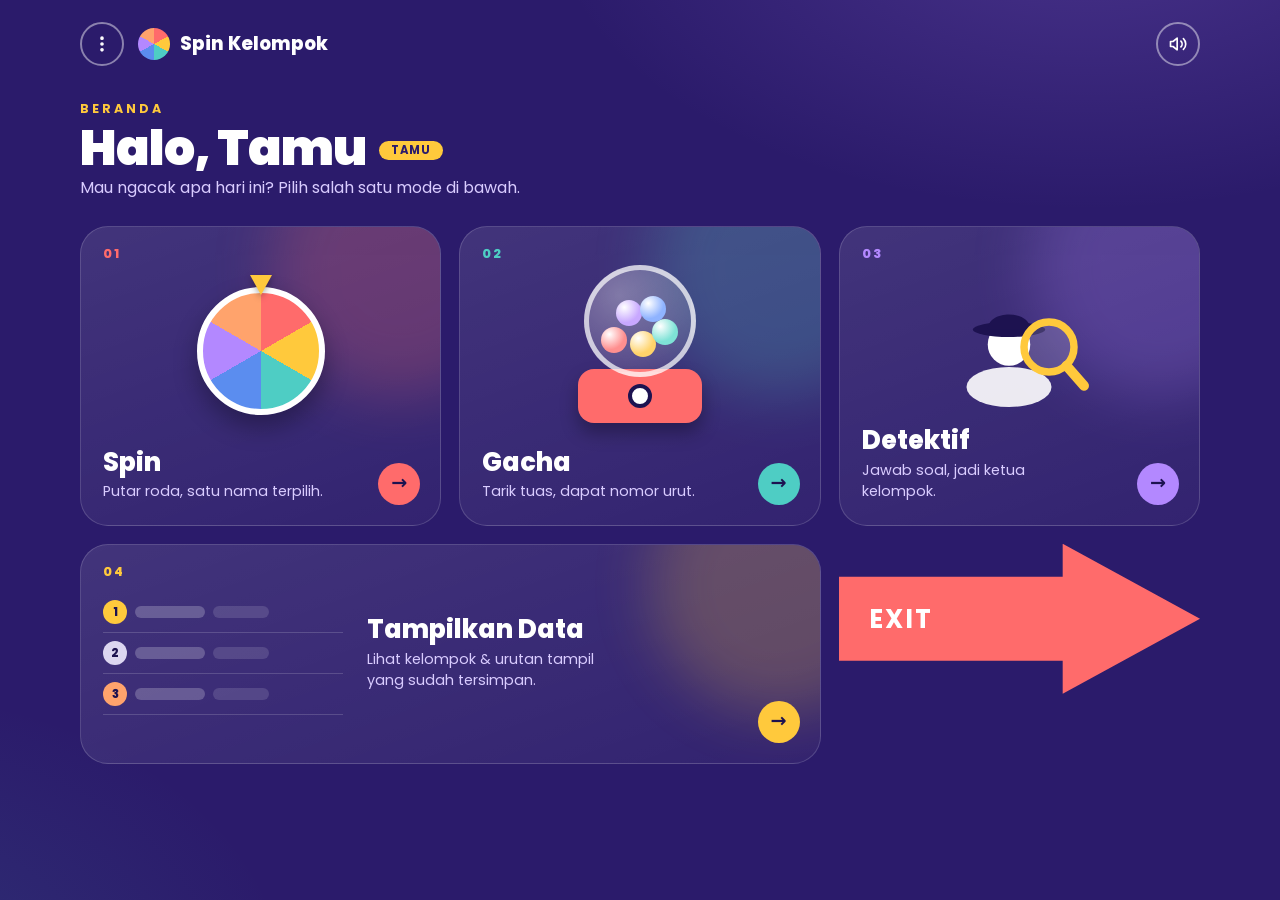
==== beranda/index.html @ 4c050391 "feat: tambah halaman Beranda" ====
<!doctype html>
<html lang="id" data-base="../">
<head>
  <meta charset="utf-8">
  <meta name="viewport" content="width=device-width, initial-scale=1">
  <title>Beranda · Spin Kelompok</title>
  <link rel="preconnect" href="https://fonts.googleapis.com">
  <link rel="preconnect" href="https://fonts.gstatic.com" crossorigin>
  <link href="https://fonts.googleapis.com/css2?family=Poppins:wght@400;500;600;700;800;900&display=swap" rel="stylesheet">
  <link rel="stylesheet" href="../assets/css/style.css">
  <link rel="stylesheet" href="beranda.css">
</head>
<body>
  <div class="container page">
    <header data-topbar data-active="beranda"></header>

    <section class="hello">
      <p class="hello-sub">Beranda</p>
      <h1>Halo, <span id="userName">Tamu</span> <span id="guestBadge" class="badge" hidden>Tamu</span></h1>
      <p class="muted">Mau ngacak apa hari ini? Pilih salah satu mode di bawah.</p>
    </section>

    <main class="bento">
      <!-- SPIN -->
      <a class="tile t-spin" href="../spin/" style="--accent:var(--coral)">
        <span class="num">01</span>
        <div class="art art-spin" aria-hidden="true"><i class="needle"></i><b></b></div>
        <div class="txt"><h2>Spin</h2><p>Putar roda, satu nama terpilih.</p></div>
        <span class="go" aria-hidden="true">→</span>
      </a>

      <!-- GACHA -->
      <a class="tile t-gacha" href="../gacha/" style="--accent:var(--teal)">
        <span class="num">02</span>
        <div class="art art-gacha" aria-hidden="true">
          <div class="globe">
            <i style="--c:#ff8f8f;--x:12%;--y:56%;--dl:0s"></i>
            <i style="--c:#ffd36a;--x:40%;--y:60%;--dl:.15s"></i>
            <i style="--c:#7ee2d6;--x:62%;--y:48%;--dl:.3s"></i>
            <i style="--c:#c8a8ff;--x:26%;--y:30%;--dl:.1s"></i>
            <i style="--c:#8fb3ff;--x:50%;--y:26%;--dl:.25s"></i>
          </div>
          <div class="base"><span></span></div>
        </div>
        <div class="txt"><h2>Gacha</h2><p>Tarik tuas, dapat nomor urut.</p></div>
        <span class="go" aria-hidden="true">→</span>
      </a>

      <!-- DETEKTIF -->
      <a class="tile t-detektif" href="../detektif/" style="--accent:var(--violet)">
        <span class="num">03</span>
        <div class="art art-det" aria-hidden="true">
          <svg viewBox="0 0 120 110">
            <ellipse cx="52" cy="92" rx="34" ry="16" fill="#fff" opacity=".9"/>
            <circle cx="52" cy="58" r="17" fill="#fff"/>
            <ellipse cx="52" cy="46" rx="29" ry="6" fill="#1d1250"/>
            <path d="M35 46c0-16 34-16 34 0z" fill="#1d1250"/>
            <g class="lens">
              <circle cx="84" cy="60" r="20" fill="rgba(255,255,255,.16)" stroke="#ffc93c" stroke-width="6"/>
              <path d="m98 75 14 16" stroke="#ffc93c" stroke-width="8" stroke-linecap="round"/>
            </g>
          </svg>
        </div>
        <div class="txt"><h2>Detektif</h2><p>Jawab soal, jadi ketua kelompok.</p></div>
        <span class="go" aria-hidden="true">→</span>
      </a>

      <!-- DATA -->
      <a class="tile t-data" href="../data/" style="--accent:var(--yellow)">
        <span class="num">04</span>
        <div class="art art-data" aria-hidden="true">
          <div class="row"><em>1</em><span></span><span></span></div>
          <div class="row"><em>2</em><span></span><span></span></div>
          <div class="row"><em>3</em><span></span><span></span></div>
        </div>
        <div class="txt"><h2>Tampilkan Data</h2><p>Lihat kelompok & urutan tampil yang sudah tersimpan.</p></div>
        <span class="go" aria-hidden="true">→</span>
      </a>

      <!-- EXIT (bentuk panah sesuai sketsa) -->
      <a class="tile t-exit" href="../index.html" id="exitLink">
        <span class="arrow"><b>Exit</b><svg viewBox="0 0 24 24"><path d="M5 12h14m-6-6 6 6-6 6" fill="none" stroke="currentColor" stroke-width="2.6" stroke-linecap="round" stroke-linejoin="round"/></svg></span>
      </a>
    </main>
  </div>

  <script src="../assets/js/common.js"></script>
  <script>
    document.addEventListener("DOMContentLoaded", () => {
      const u = SK.getUser();
      document.getElementById("userName").textContent = u.name;
      document.getElementById("guestBadge").hidden = !u.guest;
    });
  </script>
</body>
</html>
---- assets/css/style.css ----
/* ==========================================================
   Spin Kelompok - Design System (dikerjakan Tim A)
   Dipakai SEMUA halaman. Tim B: pakai class & variabel di sini,
   jangan bikin warna/tombol sendiri supaya tampilan konsisten.
   ========================================================== */

:root {
  --bg: #2b1b6b;
  --bg-deep: #1d1250;
  --surface: #3c2d77;
  --surface-2: #4a3a8a;
  --line: rgba(255, 255, 255, .16);
  --text: #ffffff;
  --text-soft: #d9ccff;
  --yellow: #ffc93c;
  --yellow-dark: #c9971a;
  --coral: #ff6b6b;
  --teal: #4ecdc4;
  --violet: #b388ff;
  --blue: #5b8def;
  --orange: #ffa36c;
  --danger: #ff7a7a;
  --radius: 22px;
  --shadow: 0 18px 40px rgba(10, 4, 40, .45);
  --font: "Poppins", system-ui, -apple-system, "Segoe UI", sans-serif;
}

*, *::before, *::after { box-sizing: border-box; margin: 0; padding: 0; }
html { -webkit-text-size-adjust: 100%; }

body {
  font-family: var(--font);
  color: var(--text);
  background:
    radial-gradient(900px 500px at 85% -10%, rgba(179, 136, 255, .22), transparent 60%),
    radial-gradient(700px 500px at -10% 110%, rgba(78, 205, 196, .12), transparent 60%),
    var(--bg);
  min-height: 100vh;
  line-height: 1.5;
  overflow-x: hidden;
}

a { color: inherit; text-decoration: none; }
button { font: inherit; cursor: pointer; border: 0; background: none; color: inherit; }
:focus-visible { outline: 3px solid var(--yellow); outline-offset: 3px; }

/* ---------- Layout ---------- */
.container { width: min(1120px, 100% - 40px); margin-inline: auto; }
.page { padding-block: 22px 56px; }

/* ---------- Tombol 3D kuning (ciri khas) ---------- */
.btn-3d {
  display: inline-flex; align-items: center; justify-content: center; gap: 10px;
  padding: 16px 52px;
  background: var(--yellow);
  color: var(--bg);
  font-weight: 800; letter-spacing: .14em; text-transform: uppercase;
  border-radius: 999px;
  box-shadow: 0 7px 0 var(--yellow-dark), 0 16px 26px rgba(0, 0, 0, .28);
  transition: transform .12s ease, box-shadow .12s ease;
}
.btn-3d:hover { transform: translateY(-2px); box-shadow: 0 9px 0 var(--yellow-dark), 0 20px 30px rgba(0, 0, 0, .3); }
.btn-3d:active { transform: translateY(6px); box-shadow: 0 1px 0 var(--yellow-dark), 0 6px 10px rgba(0, 0, 0, .3); }
.btn-3d[disabled] { opacity: .55; pointer-events: none; }

.btn-pill {
  padding: 10px 22px; border-radius: 999px; font-weight: 600; font-size: .9rem;
  background: #fff; color: var(--bg); transition: transform .15s;
}
.btn-pill:hover { transform: translateY(-2px); }
.btn-ghost {
  padding: 10px 22px; border-radius: 999px; font-weight: 600; font-size: .9rem;
  border: 2px solid var(--line); color: #fff; transition: background .15s, border-color .15s;
}
.btn-ghost:hover { background: rgba(255, 255, 255, .08); border-color: rgba(255, 255, 255, .4); }

/* ---------- Kartu kaca ---------- */
.card {
  background: rgba(255, 255, 255, .07);
  border: 1px solid var(--line);
  border-radius: var(--radius);
  backdrop-filter: blur(6px);
  padding: 24px;
}

/* ---------- Chip (nama anggota / kelompok) ---------- */
.chip {
  display: inline-flex; align-items: center; gap: 8px;
  padding: 7px 14px; border-radius: 999px;
  background: rgba(255, 255, 255, .12); font-weight: 600; font-size: .9rem;
}
.chip button { opacity: .7; font-size: 1rem; line-height: 1; }
.chip button:hover { opacity: 1; }
.badge {
  display: inline-block; padding: 3px 12px; border-radius: 999px; font-size: .72rem; font-weight: 700;
  letter-spacing: .08em; text-transform: uppercase; background: var(--yellow); color: var(--bg);
}

/* ---------- Input ---------- */
.input {
  width: 100%; padding: 12px 16px; border-radius: 14px; border: 2px solid transparent;
  background: #fff; color: var(--bg); font: inherit; font-size: .95rem;
}
.input::placeholder { color: #8d84b3; }
.input:focus { outline: none; border-color: var(--yellow); }
.label { display: block; margin-bottom: 6px; font-size: .8rem; font-weight: 600; color: var(--text-soft); }

/* ---------- Orb melayang (dekorasi) ---------- */
.orb {
  position: fixed; border-radius: 50%; pointer-events: none; z-index: 0;
  background: radial-gradient(circle at 32% 28%, rgba(255, 255, 255, .6), var(--c) 55%);
  animation: floaty var(--d, 7s) ease-in-out infinite alternate;
}
@keyframes floaty { to { transform: translateY(-22px) translateX(8px); } }

/* ---------- Topbar + menu titik tiga ---------- */
.topbar { display: flex; align-items: center; gap: 14px; position: relative; z-index: 20; }
.icon-btn {
  width: 44px; height: 44px; border-radius: 50%; display: grid; place-items: center;
  border: 2px solid rgba(255, 255, 255, .45); transition: background .15s;
}
.icon-btn:hover { background: rgba(255, 255, 255, .12); }
.icon-btn svg { width: 20px; height: 20px; fill: none; stroke: currentColor; stroke-width: 2; stroke-linecap: round; stroke-linejoin: round; }
.icon-btn.is-muted { opacity: .55; }
.brand { display: flex; align-items: center; gap: 10px; font-weight: 800; font-size: 1.15rem; }
.brand-logo { width: 32px; height: 32px; border-radius: 50%; background: conic-gradient(var(--coral) 0 17%, var(--yellow) 0 33%, var(--teal) 0 50%, var(--blue) 0 67%, var(--violet) 0 83%, var(--orange) 0); }
.topbar .spacer { flex: 1; }

.menu { position: relative; }
.menu-panel {
  position: absolute; top: 54px; left: 0; width: 216px; padding: 8px;
  background: #fff; color: var(--bg); border-radius: 18px; box-shadow: var(--shadow);
  opacity: 0; transform: translateY(-8px) scale(.97); transform-origin: top left; pointer-events: none;
  transition: opacity .16s, transform .16s;
}
.menu.open .menu-panel { opacity: 1; transform: none; pointer-events: auto; }
.menu-panel a { display: block; padding: 11px 16px; border-radius: 12px; font-weight: 600; font-size: .92rem; }
.menu-panel a:hover { background: #f1ecff; }
.menu-panel a.active { background: var(--yellow); }
.menu-panel hr { border: 0; border-top: 1px solid #ddd6f5; margin: 6px 4px; }
.menu-panel a.exit { color: #c0322f; }

/* ---------- Utilitas ---------- */
.stack > * + * { margin-top: var(--gap, 16px); }
.muted { color: var(--text-soft); }
.sr-only { position: absolute; width: 1px; height: 1px; overflow: hidden; clip: rect(0 0 0 0); white-space: nowrap; }

@media (prefers-reduced-motion: reduce) {
  *, *::before, *::after { animation: none !important; transition: none !important; }
}
---- beranda/beranda.css ----
/* Beranda - bento grid sesuai sketsa: 3 kartu atas, Data lebar + Exit panah di bawah */
.hello { margin: 34px 0 26px; }
.hello-sub { color: var(--yellow); font-weight: 700; font-size: .78rem; letter-spacing: .24em; text-transform: uppercase; }
.hello h1 { font-size: clamp(2rem, 5vw, 3.1rem); font-weight: 900; letter-spacing: -.02em; line-height: 1.15; }
.hello .badge { vertical-align: middle; margin-left: 6px; }

.bento { display: grid; grid-template-columns: repeat(6, 1fr); gap: 18px; }
.t-spin, .t-gacha, .t-detektif { grid-column: span 2; }
.t-data { grid-column: span 4; }
.t-exit { grid-column: span 2; }

.tile {
  position: relative; overflow: hidden; display: flex; flex-direction: column; justify-content: space-between;
  min-height: 300px; padding: 22px; border-radius: 28px; isolation: isolate;
  background: linear-gradient(160deg, rgba(255, 255, 255, .11), rgba(255, 255, 255, .04));
  border: 1px solid var(--line);
  transition: transform .25s cubic-bezier(.2, .8, .2, 1), box-shadow .25s, border-color .25s;
  opacity: 0; animation: rise .6s cubic-bezier(.2, .8, .2, 1) forwards;
}
.tile::before { /* cahaya warna aksen di pojok */
  content: ""; position: absolute; z-index: -1; width: 260px; height: 260px; right: -90px; top: -90px; border-radius: 50%;
  background: var(--accent); opacity: .22; filter: blur(30px); transition: opacity .3s, transform .4s;
}
.tile:hover { transform: translateY(-8px); border-color: var(--accent); box-shadow: 0 24px 44px rgba(8, 3, 36, .5); }
.tile:hover::before { opacity: .42; transform: scale(1.2); }
.t-spin { animation-delay: .05s; } .t-gacha { animation-delay: .12s; } .t-detektif { animation-delay: .19s; }
.t-data { animation-delay: .26s; } .t-exit { animation-delay: .33s; }
@keyframes rise { from { opacity: 0; transform: translateY(22px); } to { opacity: 1; transform: none; } }

.num { position: absolute; top: 18px; left: 22px; font-weight: 800; font-size: .78rem; letter-spacing: .15em; color: var(--accent); }
.txt h2 { font-size: 1.6rem; font-weight: 800; line-height: 1.15; }
.txt p { color: var(--text-soft); font-size: .9rem; margin-top: 4px; max-width: 26ch; }
.go {
  position: absolute; right: 20px; bottom: 20px; width: 42px; height: 42px; border-radius: 50%; display: grid; place-items: center;
  background: var(--accent); color: var(--bg-deep); font-weight: 800; font-size: 1.2rem; transition: transform .25s;
}
.tile:hover .go { transform: translateX(5px) rotate(-45deg); }
.art { flex: 1; display: grid; place-items: center; margin: 16px 0 10px; position: relative; }

/* --- Mini art: Spin (roda berputar saat hover) --- */
.art-spin b {
  width: 128px; height: 128px; border-radius: 50%; border: 6px solid #fff;
  background: conic-gradient(var(--coral) 0 16.66%, var(--yellow) 0 33.33%, var(--teal) 0 50%, var(--blue) 0 66.66%, var(--violet) 0 83.33%, var(--orange) 0);
  box-shadow: 0 12px 24px rgba(0, 0, 0, .3); transition: transform 1.6s cubic-bezier(.1, .7, .2, 1);
}
.tile:hover .art-spin b { transform: rotate(900deg); }
.art-spin .needle { position: absolute; top: calc(50% - 76px); left: 50%; margin-left: -11px; border: 11px solid transparent; border-top: 20px solid var(--yellow); z-index: 1; filter: drop-shadow(0 3px 3px rgba(0, 0, 0, .3)); }

/* --- Mini art: Gacha (bola memantul saat hover) --- */
.art-gacha { display: flex; flex-direction: column; align-items: center; }
.globe { position: relative; width: 112px; height: 112px; border-radius: 50%; border: 5px solid rgba(255, 255, 255, .7); background: radial-gradient(circle at 30% 25%, rgba(255, 255, 255, .35), rgba(255, 255, 255, .06)); }
.globe i { position: absolute; left: var(--x); top: var(--y); width: 26px; height: 26px; border-radius: 50%; background: radial-gradient(circle at 32% 28%, #fff, var(--c) 60%); }
.tile:hover .globe i { animation: bounce .55s ease-in-out infinite alternate; animation-delay: var(--dl); }
@keyframes bounce { 0% { transform: translateY(0); } 100% { transform: translateY(-30px) translateX(6px); } }
.base { width: 124px; height: 54px; margin-top: -8px; border-radius: 16px; background: var(--coral); display: grid; place-items: center; box-shadow: 0 10px 18px rgba(0, 0, 0, .3); }
.base span { width: 24px; height: 24px; border-radius: 50%; background: #fff; border: 4px solid var(--bg-deep); transition: transform .6s; }
.tile:hover .base span { transform: rotate(360deg); }

/* --- Mini art: Detektif (kaca pembesar bergerak saat hover) --- */
.art-det svg { width: 150px; overflow: visible; }
.art-det .lens { transition: transform .8s cubic-bezier(.3, .7, .2, 1); }
.tile:hover .art-det .lens { transform: translate(-46px, 4px) rotate(-8deg); }

/* --- Mini art: Data (baris tabel masuk saat hover) --- */
.t-data { flex-direction: row; align-items: center; gap: 24px; min-height: 220px; }
.t-data .art { margin: 0; flex: 0 0 240px; display: block; }
.art-data .row { display: flex; align-items: center; gap: 8px; padding: 8px 0; border-bottom: 1px solid var(--line); }
.art-data em { font-style: normal; width: 24px; height: 24px; border-radius: 50%; display: grid; place-items: center; font-size: .72rem; font-weight: 800; color: var(--bg-deep); background: var(--yellow); }
.art-data .row:nth-child(2) em { background: #dcd6f0; } .art-data .row:nth-child(3) em { background: var(--orange); }
.art-data span { height: 12px; border-radius: 99px; background: rgba(255, 255, 255, .22); transition: width .5s; }
.art-data span:nth-of-type(1) { width: 70px; } .art-data span:nth-of-type(2) { width: 56px; background: rgba(255, 255, 255, .13); }
.tile:hover .art-data span:nth-of-type(1) { width: 96px; } .tile:hover .art-data span:nth-of-type(2) { width: 82px; }
.t-data .txt { flex: 1; padding-right: 50px; }

/* --- Exit: tombol panah --- */
.t-exit { padding: 0; min-height: 220px; background: none; border: 0; display: flex; align-items: center; justify-content: stretch; }
.t-exit::before { display: none; }
.t-exit:hover { box-shadow: none; }
.arrow {
  display: flex; align-items: center; justify-content: space-between; gap: 10px; width: 100%; height: 150px; padding: 0 36px 0 30px;
  background: var(--coral); color: #fff; font-size: 1.6rem; font-weight: 800; letter-spacing: .08em; text-transform: uppercase;
  clip-path: polygon(0 22%, 62% 22%, 62% 0, 100% 50%, 62% 100%, 62% 78%, 0 78%); border-radius: 0;
  transition: filter .2s, transform .25s;
}
.arrow svg { width: 34px; height: 34px; display: none; }
.arrow b { padding-right: 62px; }
.t-exit:hover .arrow { transform: translateX(8px); filter: brightness(1.1); }

@media (max-width: 860px) {
  .bento { grid-template-columns: 1fr 1fr; }
  .t-spin, .t-gacha { grid-column: span 1; }
  .t-detektif, .t-data, .t-exit { grid-column: span 2; }
  .t-data { flex-direction: column; align-items: stretch; }
  .t-data .art { flex-basis: auto; }
  .t-data .txt { padding-right: 0; }
}
@media (max-width: 560px) {
  .bento { grid-template-columns: 1fr; }
  .tile, .t-spin, .t-gacha, .t-detektif, .t-data, .t-exit { grid-column: 1; }
  .tile { min-height: 250px; }
}
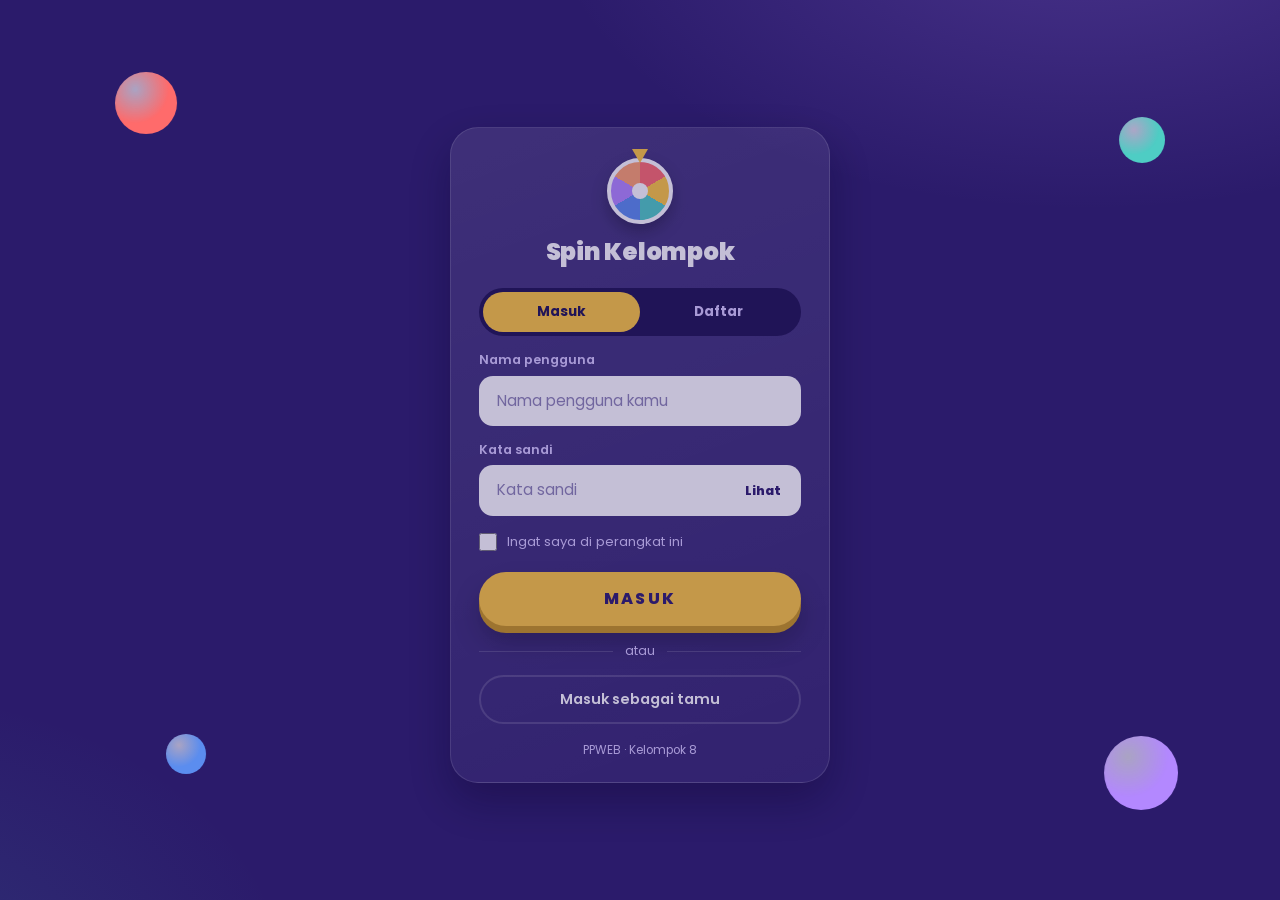
==== commit 7b348768: "feat: penjagaan halaman dan bersihkan data lokal saat keluar" ====
--- a/beranda/index.html
+++ b/beranda/index.html
@@ -78,16 +78,18 @@
       </a>
 
       <!-- EXIT (bentuk panah sesuai sketsa) -->
-      <a class="tile t-exit" href="../index.html" id="exitLink">
+      <a class="tile t-exit" href="../index.html" id="exitLink" data-exit>
         <span class="arrow"><b>Exit</b><svg viewBox="0 0 24 24"><path d="M5 12h14m-6-6 6 6-6 6" fill="none" stroke="currentColor" stroke-width="2.6" stroke-linecap="round" stroke-linejoin="round"/></svg></span>
       </a>
     </main>
   </div>
 
   <script src="../assets/js/common.js"></script>
+  <script>SK.jaga();</script>
   <script>
-    document.addEventListener("DOMContentLoaded", () => {
-      const u = SK.getUser();
+    document.addEventListener("DOMContentLoaded", async () => {
+      const u = await SK.getUser();
+      if (!u) { location.replace("../login/"); return; }   // belum masuk -> ke halaman login
       document.getElementById("userName").textContent = u.name;
       document.getElementById("guestBadge").hidden = !u.guest;
     });
--- a/assets/css/style.css
+++ b/assets/css/style.css
@@ -40,6 +40,7 @@
   overflow-x: hidden;
 }
 
+[hidden] { display: none !important; }   /* atribut hidden selalu menang atas display bawaan komponen */
 a { color: inherit; text-decoration: none; }
 button { font: inherit; cursor: pointer; border: 0; background: none; color: inherit; }
 :focus-visible { outline: 3px solid var(--yellow); outline-offset: 3px; }
--- a/beranda/beranda.css
+++ b/beranda/beranda.css
@@ -19,10 +19,12 @@
 }
 .tile::before { /* cahaya warna aksen di pojok */
   content: ""; position: absolute; z-index: -1; width: 260px; height: 260px; right: -90px; top: -90px; border-radius: 50%;
-  background: var(--accent); opacity: .22; filter: blur(30px); transition: opacity .3s, transform .4s;
+  /* gradien radial + mode screen: warna aksen tetap bersih (tidak keruh/cokelat di atas ungu) */
+  background: radial-gradient(circle, var(--accent) 0%, transparent 62%); mix-blend-mode: screen;
+  opacity: .55; transition: opacity .3s, transform .4s;
 }
 .tile:hover { transform: translateY(-8px); border-color: var(--accent); box-shadow: 0 24px 44px rgba(8, 3, 36, .5); }
-.tile:hover::before { opacity: .42; transform: scale(1.2); }
+.tile:hover::before { opacity: .6; transform: scale(1.2); }
 .t-spin { animation-delay: .05s; } .t-gacha { animation-delay: .12s; } .t-detektif { animation-delay: .19s; }
 .t-data { animation-delay: .26s; } .t-exit { animation-delay: .33s; }
 @keyframes rise { from { opacity: 0; transform: translateY(22px); } to { opacity: 1; transform: none; } }
